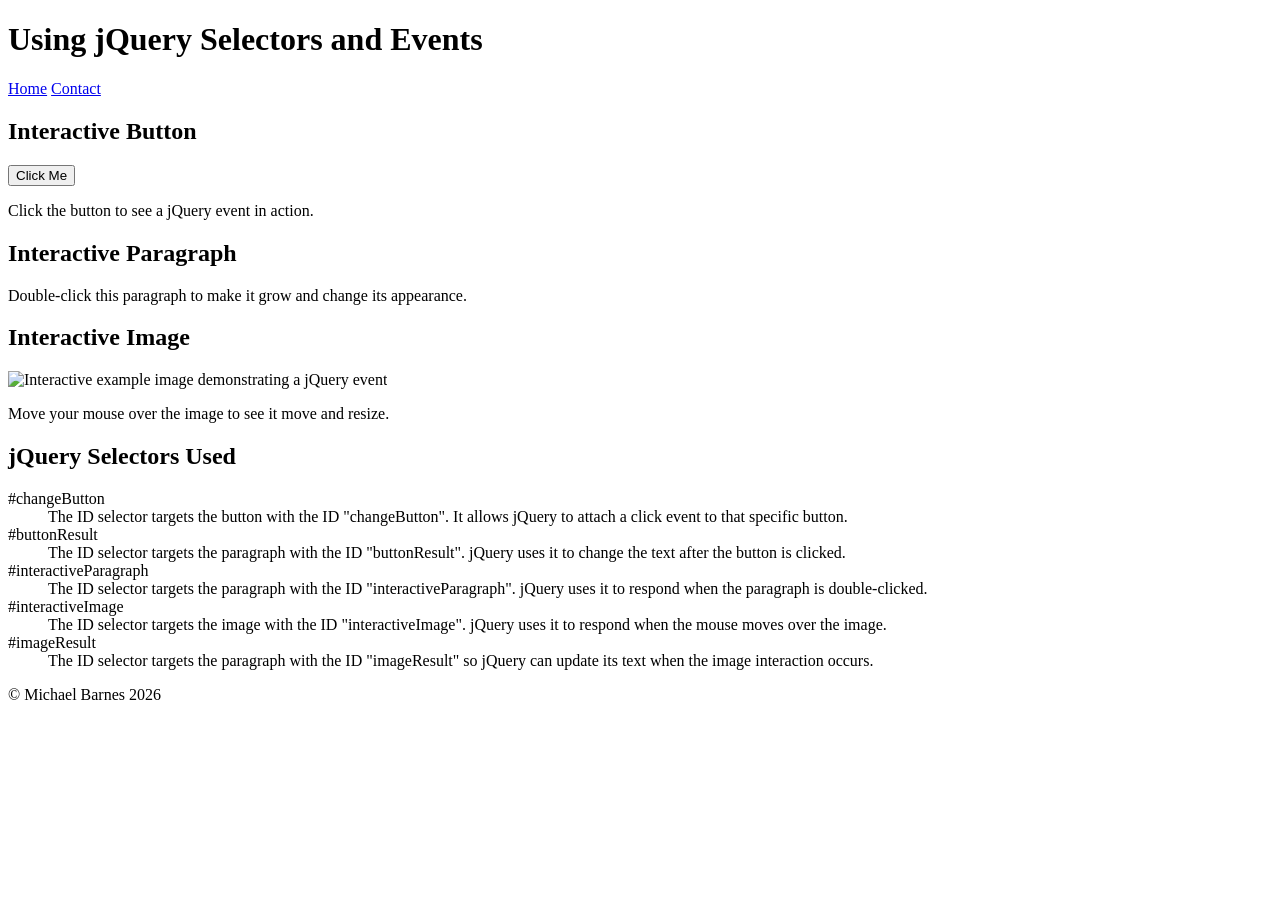
==== index.html @ 9439a167 "initial commit and edits" ====
<!DOCTYPE html>
<html lang="en">

<head>

    <!--
    ========================================
    jQuery Selectors and Events Activity
    Name: Michael Barnes
    Date: September 19, 2026
    ========================================
    -->

    <meta charset="UTF-8">
    <meta name="viewport" content="width=device-width, initial-scale=1.0">

    <title>Using jQuery Selectors and Events</title>

    <!-- Link for CSS styles -->
    <link rel="stylesheet" href="./styles/main.css" type="text/css" />

    <!-- jQuery Library -->
    <script src="./resources/jquery.min.js"></script>

    <!-- Fallback to CDN if local jQuery fails -->
    <script>
        if (typeof jQuery === "undefined") {

            console.log("Local jQuery failed. Loading CDN version.");

            document.write(
                '<script src="https://code.jquery.com/jquery-3.7.1.min.js"><\/script>'
            );

        } else {

            console.log("Local jQuery loaded successfully.");

        }
    </script>

    <!-- Custom script -->
    <script src="./scripts/main.js"></script>

</head>

<body>

    <header>

        <h1>Using jQuery Selectors and Events</h1>

        <nav>
            <a href="index.html">Home</a>
            <a href="contact.html">Contact</a>
        </nav>

    </header>

    <main>

        <section>

            <h2>Interactive Button</h2>

            <button id="changeButton" type="button">
                Click Me
            </button>

            <p id="buttonResult">
                Click the button to see a jQuery event in action.
            </p>

        </section>

        <section>

            <h2>Interactive Paragraph</h2>

            <p id="interactiveParagraph">
                Double-click this paragraph to make it grow and change its appearance.
            </p>

        </section>

        <section>

            <h2>Interactive Image</h2>

            <img
                id="interactiveImage"
                src="https://dummyimage.com/400x250/333/ffffff&text=jQuery+Image"
                alt="Interactive example image demonstrating a jQuery event">

            <p id="imageResult">
                Move your mouse over the image to see it move and resize.
            </p>

        </section>

        <section>

            <h2>jQuery Selectors Used</h2>

            <dl>

                <dt>#changeButton</dt>
                <dd>
                    The ID selector targets the button with the ID
                    "changeButton". It allows jQuery to attach a click
                    event to that specific button.
                </dd>

                <dt>#buttonResult</dt>
                <dd>
                    The ID selector targets the paragraph with the ID
                    "buttonResult". jQuery uses it to change the text
                    after the button is clicked.
                </dd>

                <dt>#interactiveParagraph</dt>
                <dd>
                    The ID selector targets the paragraph with the ID
                    "interactiveParagraph". jQuery uses it to respond
                    when the paragraph is double-clicked.
                </dd>

                <dt>#interactiveImage</dt>
                <dd>
                    The ID selector targets the image with the ID
                    "interactiveImage". jQuery uses it to respond when
                    the mouse moves over the image.
                </dd>

                <dt>#imageResult</dt>
                <dd>
                    The ID selector targets the paragraph with the ID
                    "imageResult" so jQuery can update its text when
                    the image interaction occurs.
                </dd>

            </dl>

        </section>

    </main>

    <footer>

        <p>&copy; Michael Barnes 2026</p>

    </footer>

</body>

</html>
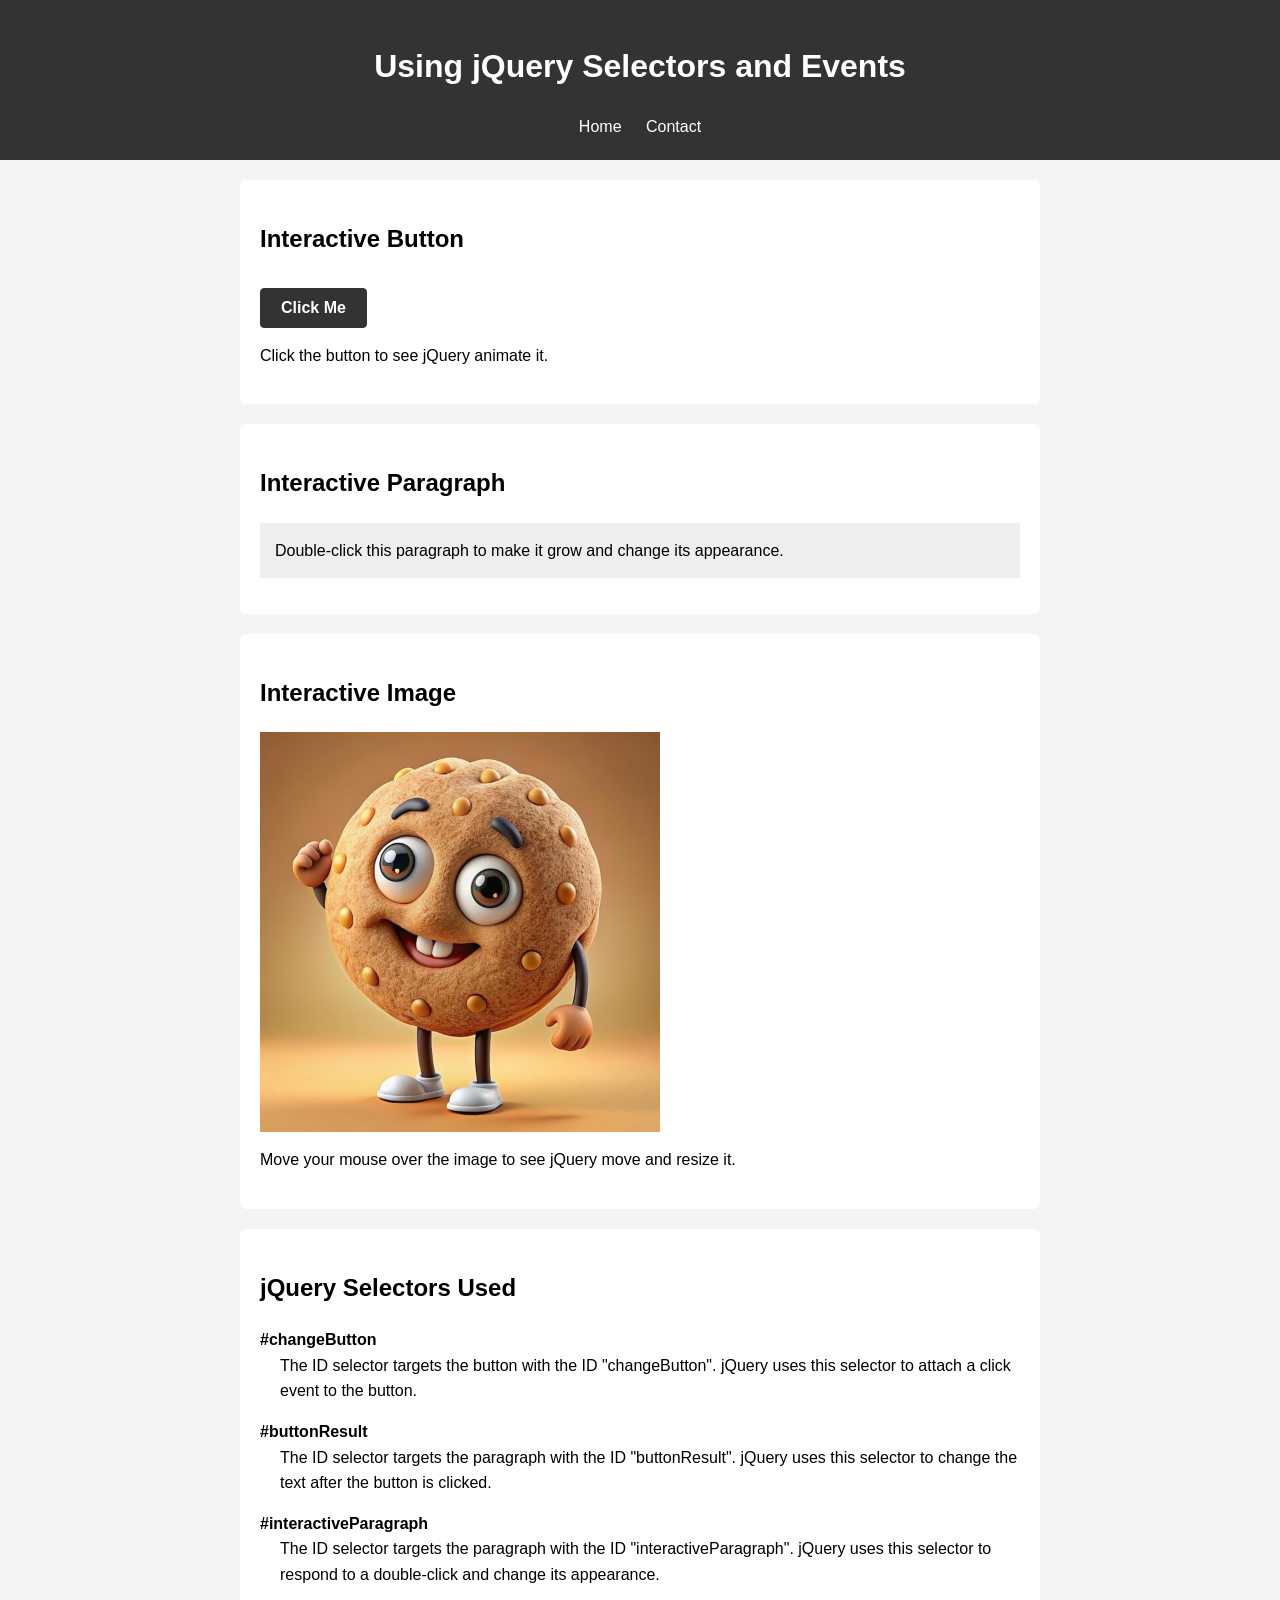
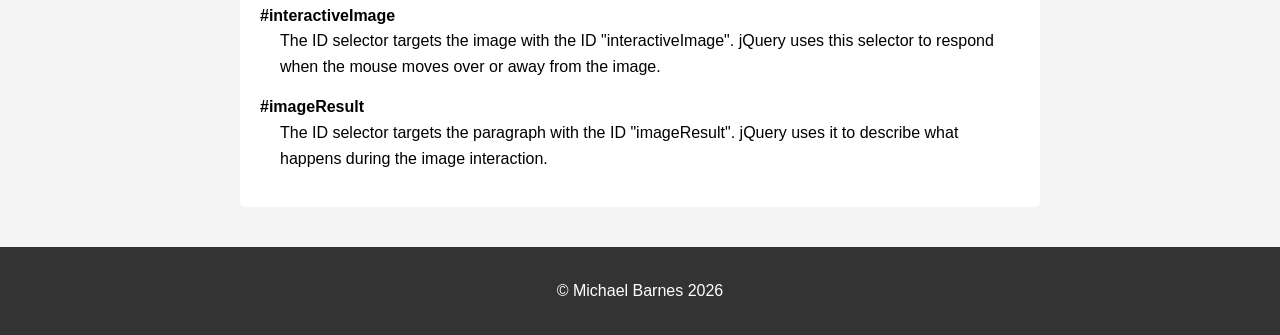
==== commit 78750c8d: "Add custom image interactions" ====
--- a/index.html
+++ b/index.html
@@ -68,7 +68,7 @@
             </button>
 
             <p id="buttonResult">
-                Click the button to see a jQuery event in action.
+                Click the button to see jQuery animate it.
             </p>
 
         </section>
@@ -89,11 +89,11 @@
 
             <img
                 id="interactiveImage"
-                src="https://dummyimage.com/400x250/333/ffffff&text=jQuery+Image"
-                alt="Interactive example image demonstrating a jQuery event">
+                src="./resources/event-image.jpg"
+                alt="Custom image used to demonstrate a jQuery hover event">
 
             <p id="imageResult">
-                Move your mouse over the image to see it move and resize.
+                Move your mouse over the image to see jQuery move and resize it.
             </p>
 
         </section>
@@ -107,36 +107,36 @@
                 <dt>#changeButton</dt>
                 <dd>
                     The ID selector targets the button with the ID
-                    "changeButton". It allows jQuery to attach a click
-                    event to that specific button.
+                    "changeButton". jQuery uses this selector to attach
+                    a click event to the button.
                 </dd>
 
                 <dt>#buttonResult</dt>
                 <dd>
                     The ID selector targets the paragraph with the ID
-                    "buttonResult". jQuery uses it to change the text
-                    after the button is clicked.
+                    "buttonResult". jQuery uses this selector to change
+                    the text after the button is clicked.
                 </dd>
 
                 <dt>#interactiveParagraph</dt>
                 <dd>
                     The ID selector targets the paragraph with the ID
-                    "interactiveParagraph". jQuery uses it to respond
-                    when the paragraph is double-clicked.
+                    "interactiveParagraph". jQuery uses this selector to
+                    respond to a double-click and change its appearance.
                 </dd>
 
                 <dt>#interactiveImage</dt>
                 <dd>
                     The ID selector targets the image with the ID
-                    "interactiveImage". jQuery uses it to respond when
-                    the mouse moves over the image.
+                    "interactiveImage". jQuery uses this selector to respond
+                    when the mouse moves over or away from the image.
                 </dd>
 
                 <dt>#imageResult</dt>
                 <dd>
                     The ID selector targets the paragraph with the ID
-                    "imageResult" so jQuery can update its text when
-                    the image interaction occurs.
+                    "imageResult". jQuery uses it to describe what happens
+                    during the image interaction.
                 </dd>
 
             </dl>
--- a/styles/main.css
+++ b/styles/main.css
@@ -0,0 +1,104 @@
+/*
+========================================
+jQuery Selectors and Events Activity
+Name: Michael Barnes
+Date: September 19, 2026
+========================================
+*/
+
+body {
+    font-family: Arial, Helvetica, sans-serif;
+    margin: 0;
+    background: #f4f4f4;
+    line-height: 1.6;
+}
+
+header {
+    background: #333;
+    color: white;
+    padding: 20px;
+    text-align: center;
+}
+
+nav a {
+    color: white;
+    margin: 0 10px;
+    text-decoration: none;
+}
+
+nav a:hover {
+    text-decoration: underline;
+}
+
+main {
+    max-width: 800px;
+    margin: 0 auto;
+    padding: 20px;
+}
+
+section {
+    background: white;
+    padding: 20px;
+    margin-bottom: 20px;
+    border-radius: 6px;
+}
+
+button {
+    padding: 10px 20px;
+    margin-top: 10px;
+    cursor: pointer;
+    background: #333;
+    color: white;
+    border: 1px solid #333;
+    border-radius: 4px;
+    font-size: 16px;
+    font-weight: bold;
+}
+
+button:hover {
+    background: #555;
+}
+
+#buttonResult {
+    margin-top: 15px;
+}
+
+#interactiveParagraph {
+    padding: 15px;
+    background: #eee;
+    cursor: pointer;
+}
+
+#interactiveImage {
+    display: block;
+    width: 400px;
+    height: auto;
+    margin-top: 10px;
+    cursor: pointer;
+    transform: rotate(0deg);
+    box-shadow: none;
+}
+
+#imageResult {
+    margin-top: 15px;
+}
+
+dl {
+    margin-top: 10px;
+}
+
+dt {
+    font-weight: bold;
+    margin-top: 15px;
+}
+
+dd {
+    margin-left: 20px;
+}
+
+footer {
+    background: #333;
+    color: white;
+    text-align: center;
+    padding: 15px;
+}
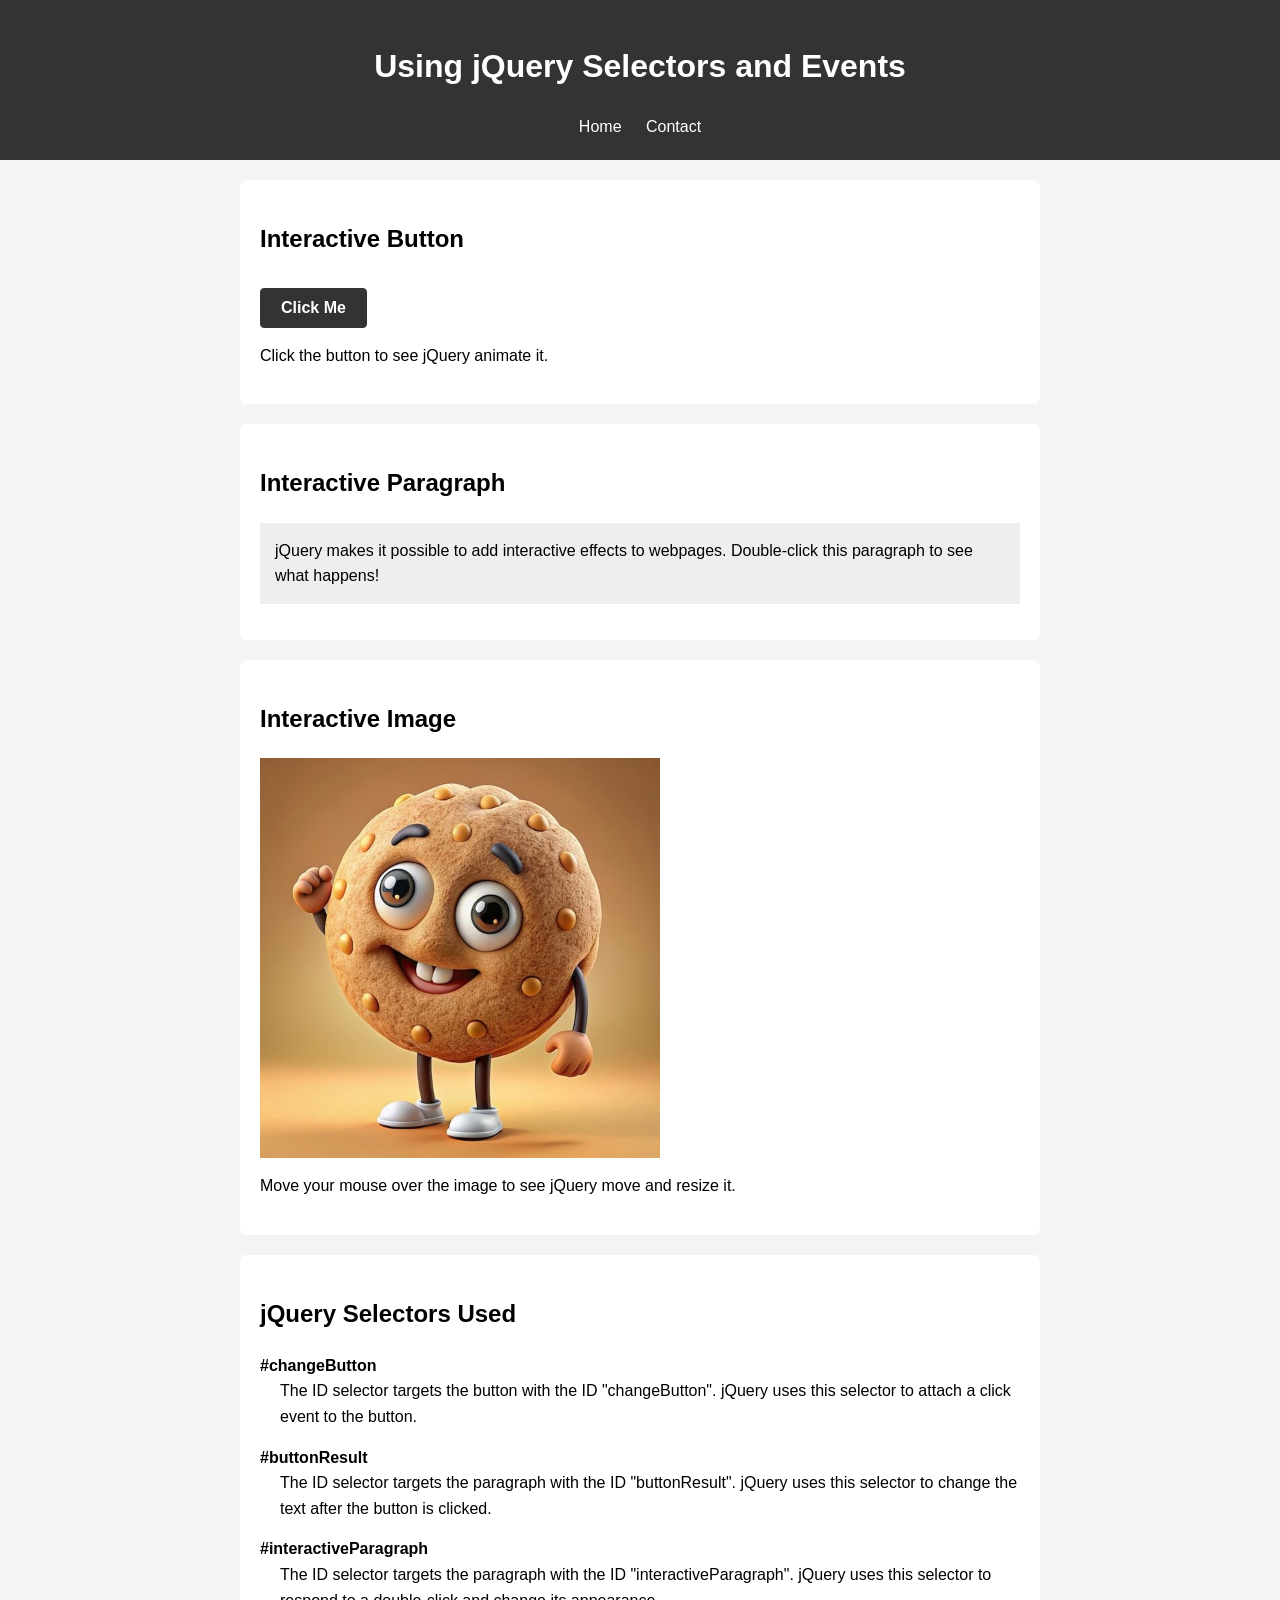
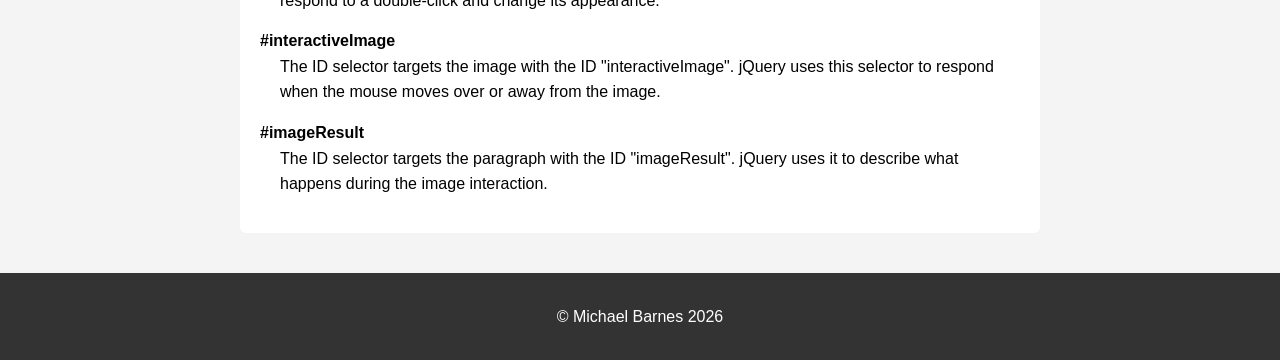
==== commit 591dff35: "Finalize jQuery selectors and events activity" ====
--- a/index.html
+++ b/index.html
@@ -78,7 +78,8 @@
             <h2>Interactive Paragraph</h2>
 
             <p id="interactiveParagraph">
-                Double-click this paragraph to make it grow and change its appearance.
+                jQuery makes it possible to add interactive effects to webpages.
+                Double-click this paragraph to see what happens!
             </p>
 
         </section>
@@ -105,6 +106,7 @@
             <dl>
 
                 <dt>#changeButton</dt>
+
                 <dd>
                     The ID selector targets the button with the ID
                     "changeButton". jQuery uses this selector to attach
@@ -112,6 +114,7 @@
                 </dd>
 
                 <dt>#buttonResult</dt>
+
                 <dd>
                     The ID selector targets the paragraph with the ID
                     "buttonResult". jQuery uses this selector to change
@@ -119,6 +122,7 @@
                 </dd>
 
                 <dt>#interactiveParagraph</dt>
+
                 <dd>
                     The ID selector targets the paragraph with the ID
                     "interactiveParagraph". jQuery uses this selector to
@@ -126,6 +130,7 @@
                 </dd>
 
                 <dt>#interactiveImage</dt>
+
                 <dd>
                     The ID selector targets the image with the ID
                     "interactiveImage". jQuery uses this selector to respond
@@ -133,6 +138,7 @@
                 </dd>
 
                 <dt>#imageResult</dt>
+
                 <dd>
                     The ID selector targets the paragraph with the ID
                     "imageResult". jQuery uses it to describe what happens
--- a/styles/main.css
+++ b/styles/main.css
@@ -53,6 +53,7 @@
     border-radius: 4px;
     font-size: 16px;
     font-weight: bold;
+    transition: transform 0.2s ease;
 }
 
 button:hover {
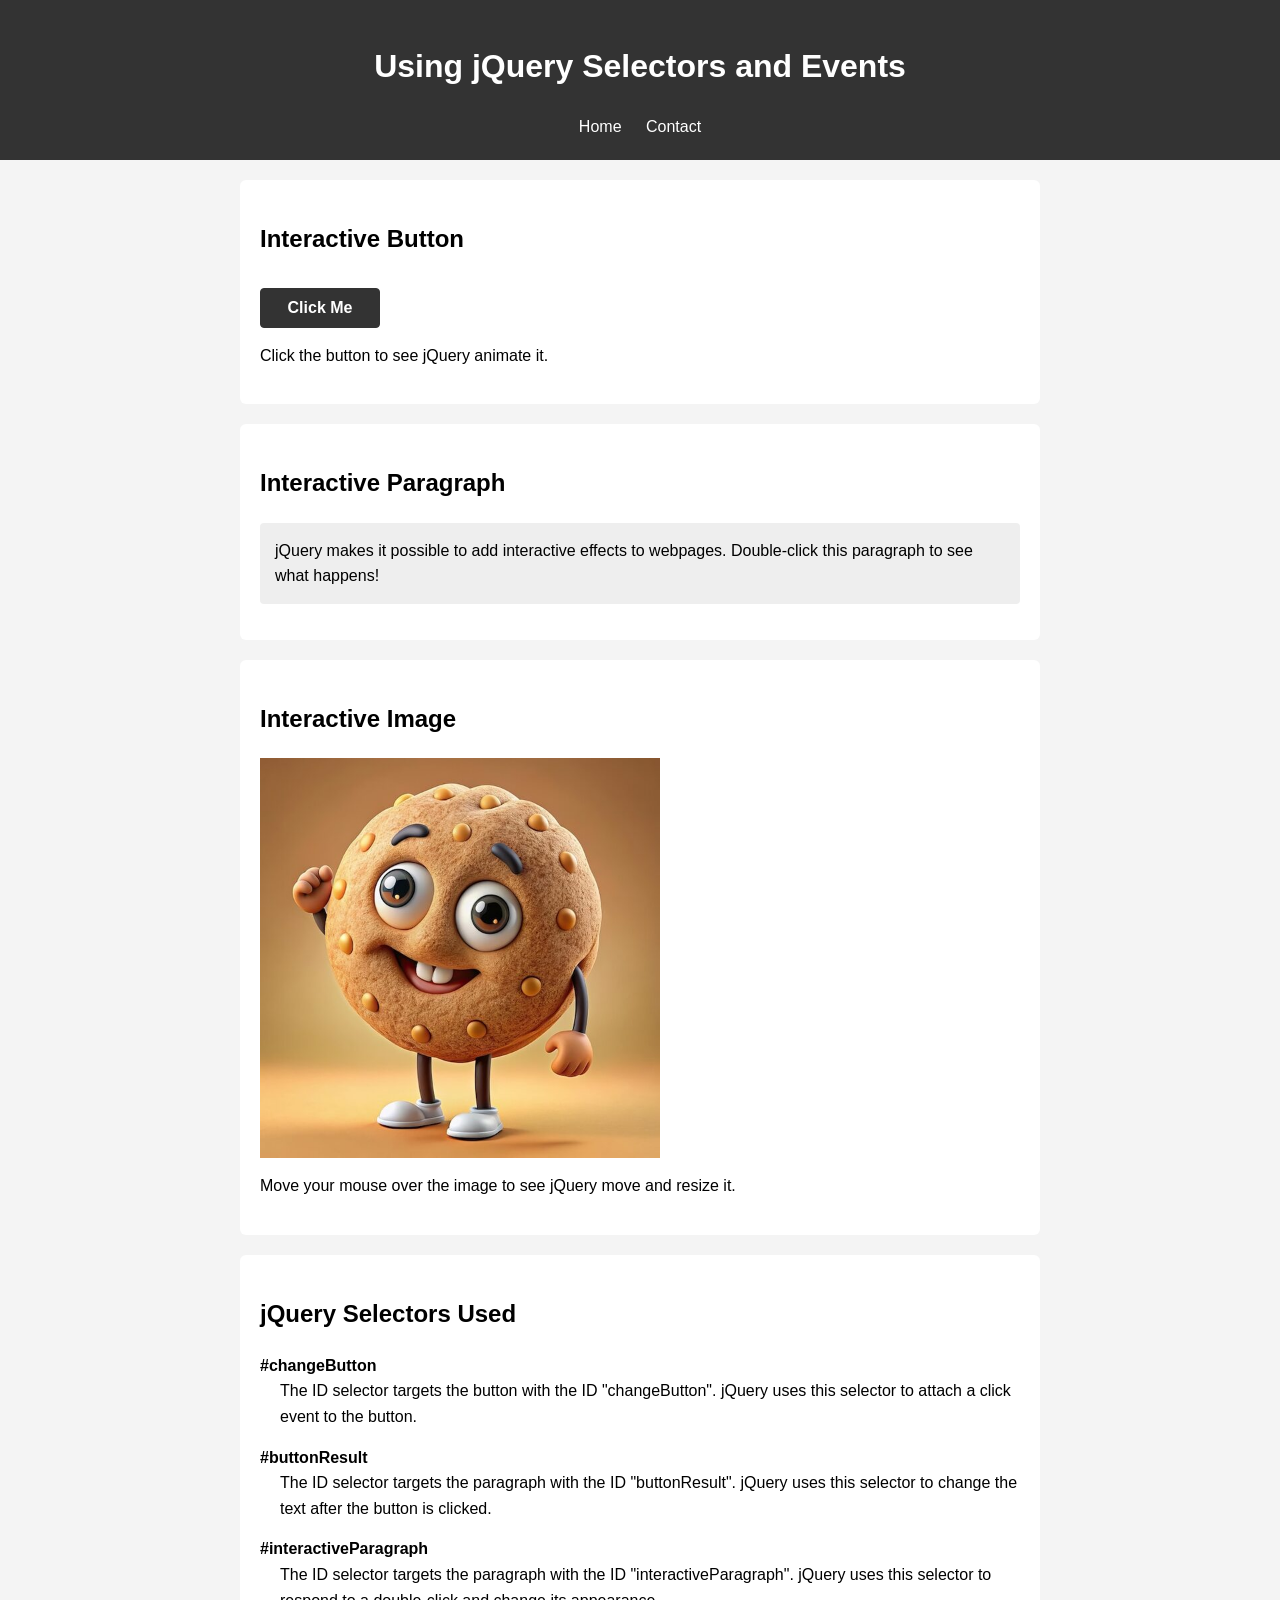
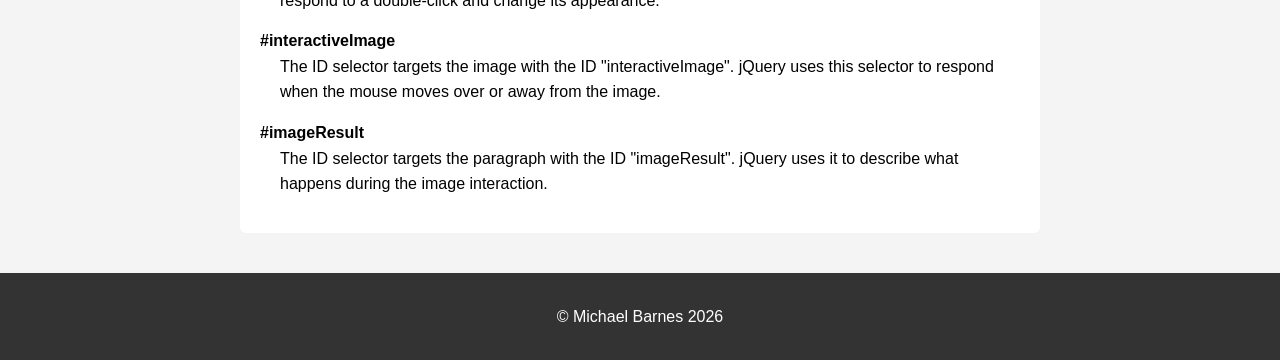
==== commit 6a71b545: "Complete jQuery selectors and events activity" ====
--- a/index.html
+++ b/index.html
@@ -17,7 +17,7 @@
     <title>Using jQuery Selectors and Events</title>
 
     <!-- Link for CSS styles -->
-    <link rel="stylesheet" href="./styles/main.css" type="text/css" />
+    <link rel="stylesheet" href="./styles/main.css" type="text/css">
 
     <!-- jQuery Library -->
     <script src="./resources/jquery.min.js"></script>
@@ -106,7 +106,6 @@
             <dl>
 
                 <dt>#changeButton</dt>
-
                 <dd>
                     The ID selector targets the button with the ID
                     "changeButton". jQuery uses this selector to attach
@@ -114,7 +113,6 @@
                 </dd>
 
                 <dt>#buttonResult</dt>
-
                 <dd>
                     The ID selector targets the paragraph with the ID
                     "buttonResult". jQuery uses this selector to change
@@ -122,7 +120,6 @@
                 </dd>
 
                 <dt>#interactiveParagraph</dt>
-
                 <dd>
                     The ID selector targets the paragraph with the ID
                     "interactiveParagraph". jQuery uses this selector to
@@ -130,7 +127,6 @@
                 </dd>
 
                 <dt>#interactiveImage</dt>
-
                 <dd>
                     The ID selector targets the image with the ID
                     "interactiveImage". jQuery uses this selector to respond
@@ -138,7 +134,6 @@
                 </dd>
 
                 <dt>#imageResult</dt>
-
                 <dd>
                     The ID selector targets the paragraph with the ID
                     "imageResult". jQuery uses it to describe what happens
--- a/styles/main.css
+++ b/styles/main.css
@@ -18,6 +18,10 @@
     color: white;
     padding: 20px;
     text-align: center;
+}
+
+nav {
+    margin-top: 10px;
 }
 
 nav a {
@@ -53,11 +57,15 @@
     border-radius: 4px;
     font-size: 16px;
     font-weight: bold;
-    transition: transform 0.2s ease;
+    transition: transform 0.2s ease, background-color 0.2s ease;
 }
 
 button:hover {
     background: #555;
+}
+
+#changeButton {
+    min-width: 120px;
 }
 
 #buttonResult {
@@ -68,6 +76,7 @@
     padding: 15px;
     background: #eee;
     cursor: pointer;
+    border-radius: 4px;
 }
 
 #interactiveImage {
@@ -78,6 +87,7 @@
     cursor: pointer;
     transform: rotate(0deg);
     box-shadow: none;
+    transition: transform 0.2s ease, box-shadow 0.2s ease;
 }
 
 #imageResult {
@@ -97,6 +107,56 @@
     margin-left: 20px;
 }
 
+form {
+    display: flex;
+    flex-direction: column;
+    max-width: 400px;
+}
+
+label {
+    margin-top: 10px;
+    font-weight: bold;
+}
+
+input,
+textarea {
+    margin-top: 5px;
+    margin-bottom: 5px;
+    padding: 8px;
+    font-family: Arial, Helvetica, sans-serif;
+    font-size: 16px;
+    border: 1px solid #777;
+    border-radius: 4px;
+    box-sizing: border-box;
+}
+
+textarea {
+    min-height: 120px;
+    resize: vertical;
+}
+
+.error {
+    color: red;
+    font-weight: bold;
+    margin-bottom: 5px;
+}
+
+.form_errors {
+    color: red;
+    font-weight: bold;
+    margin-top: 10px;
+}
+
+#submitButton {
+    min-width: 120px;
+    transition: transform 0.2s ease, background-color 0.2s ease;
+}
+
+#formResult {
+    margin-top: 15px;
+    font-weight: bold;
+}
+
 footer {
     background: #333;
     color: white;
